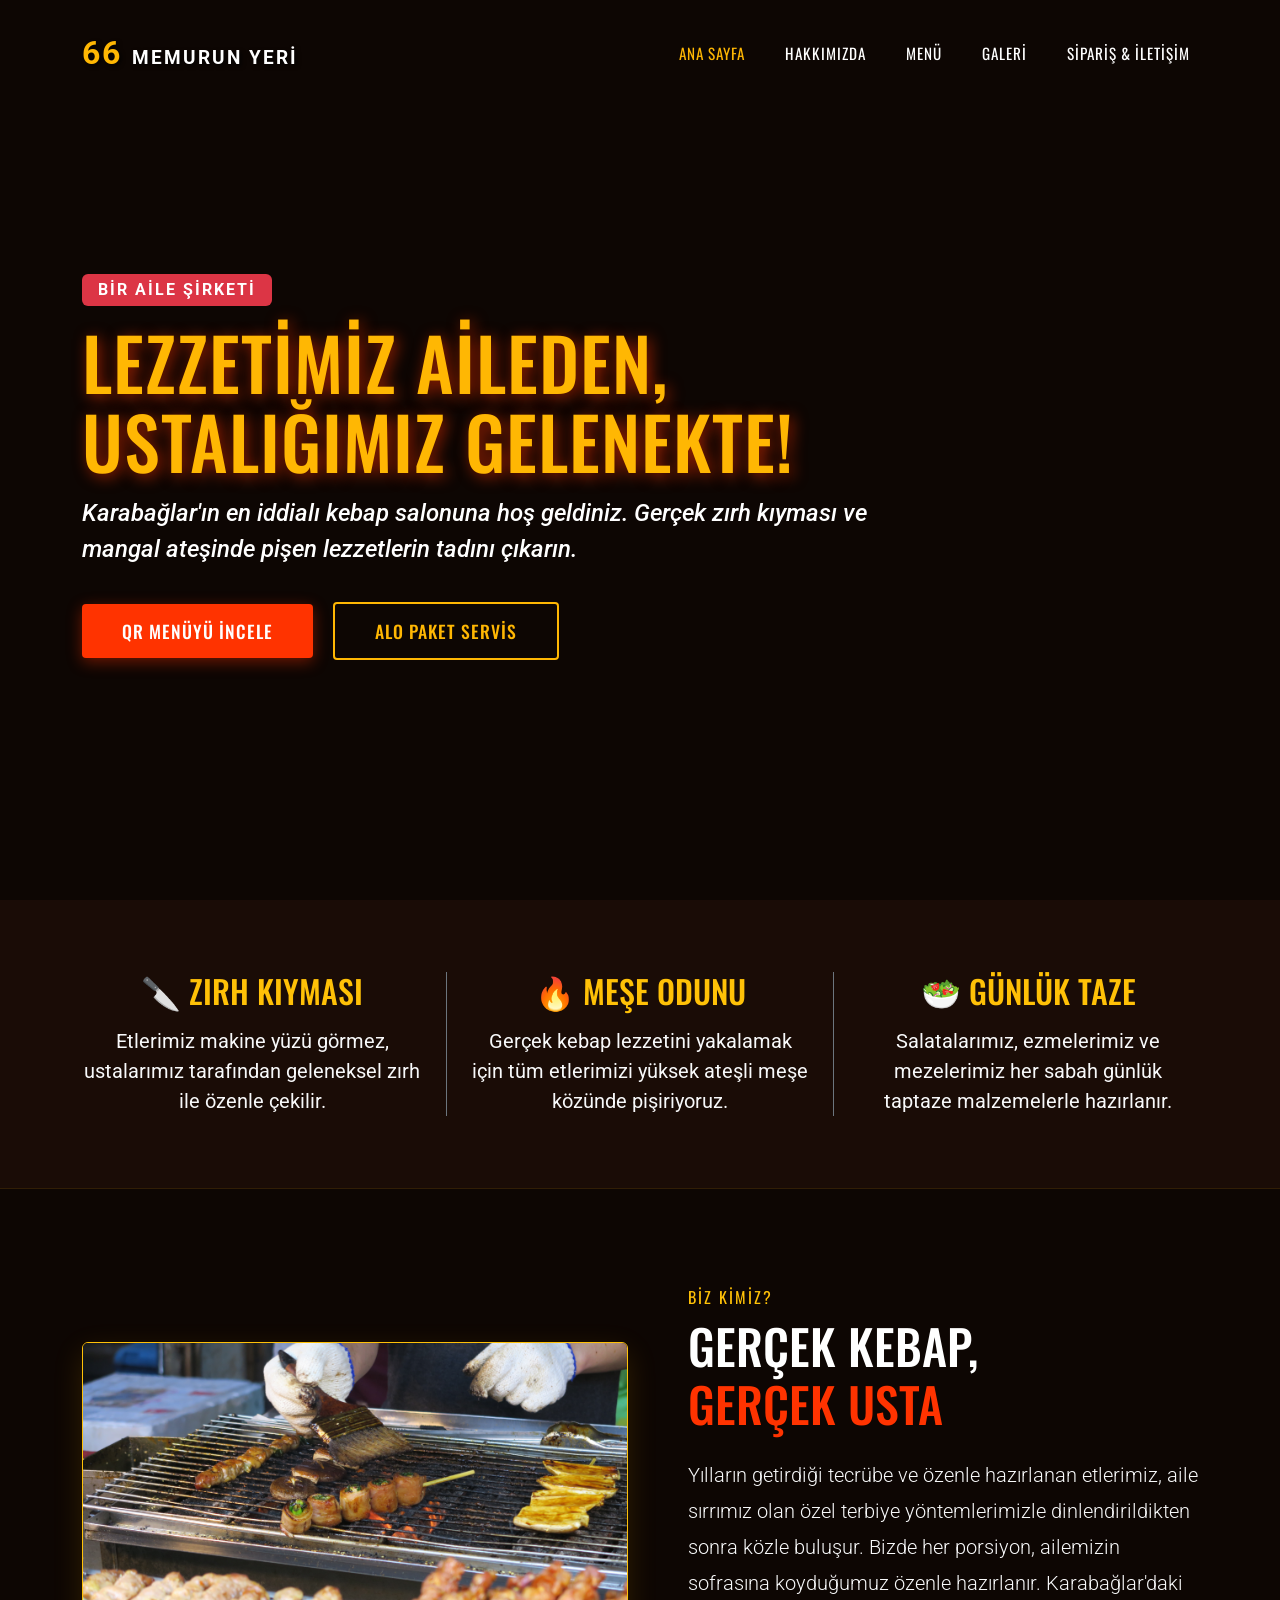
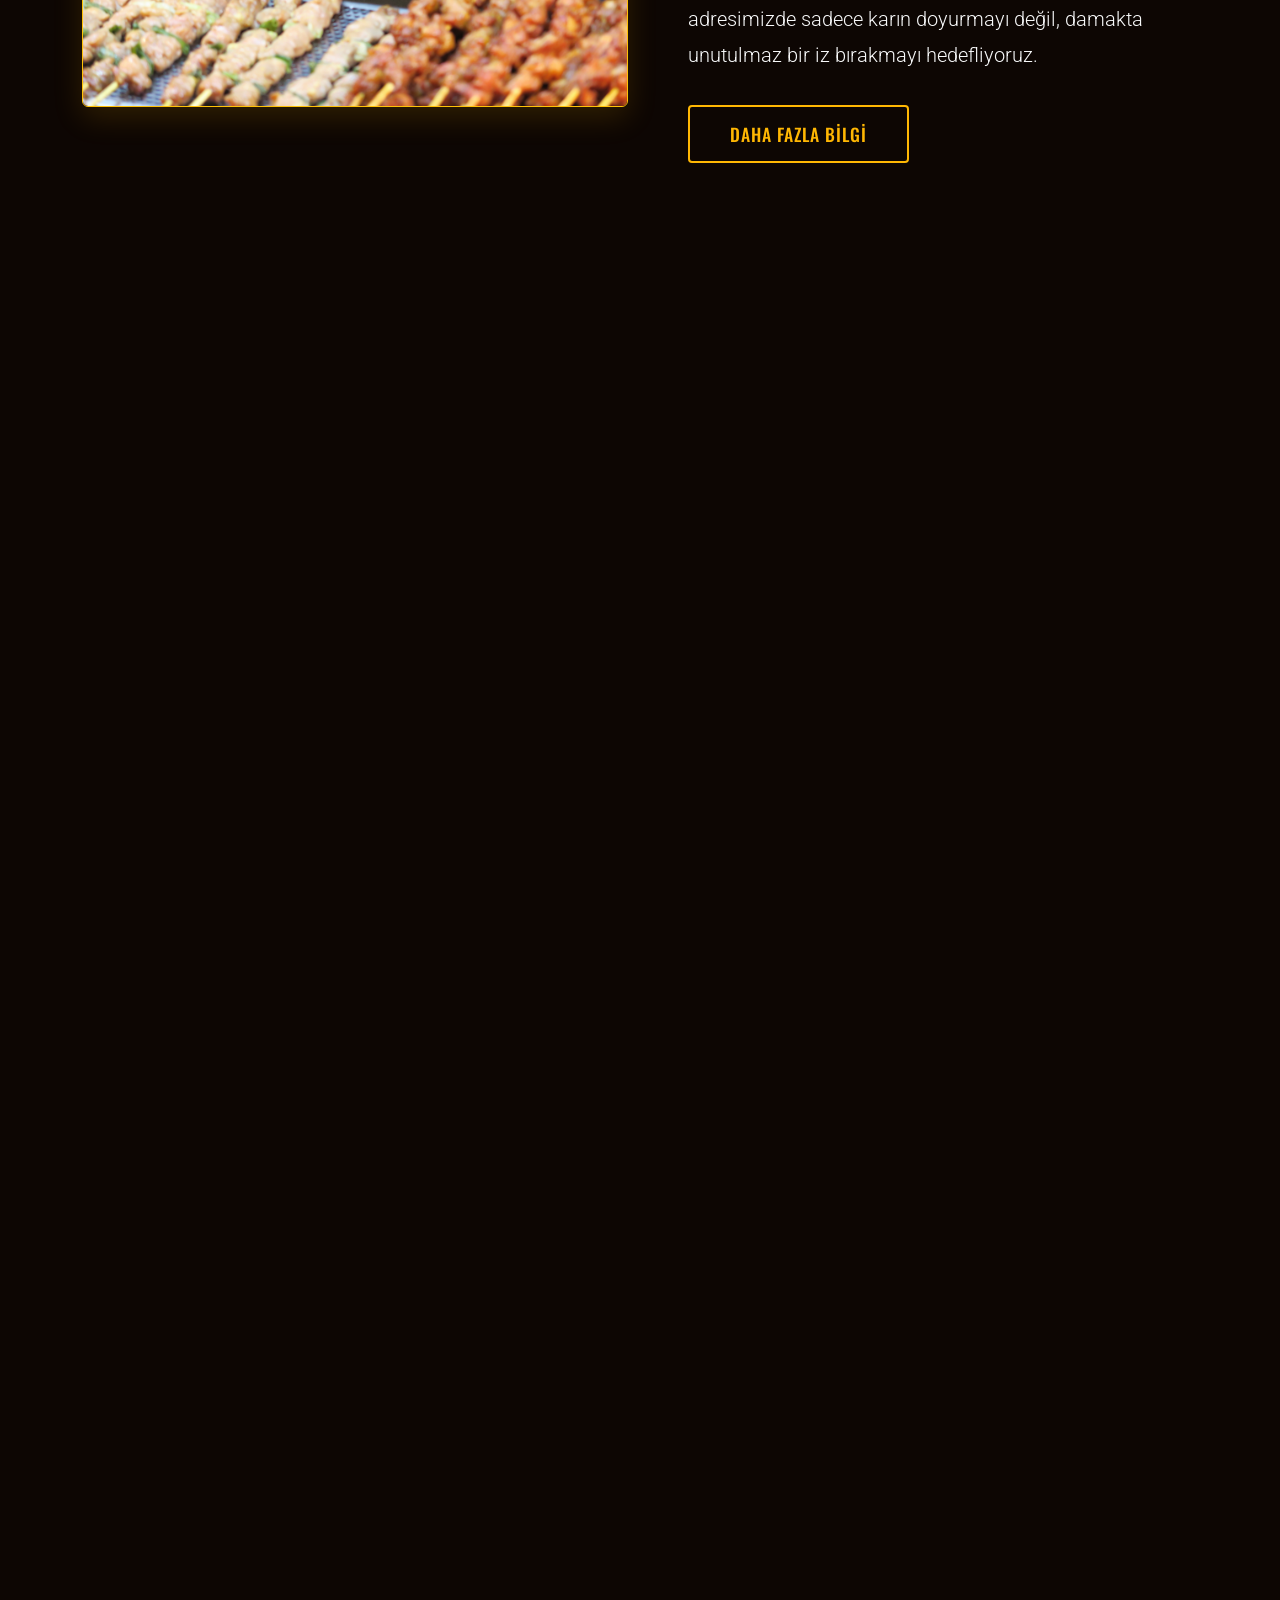
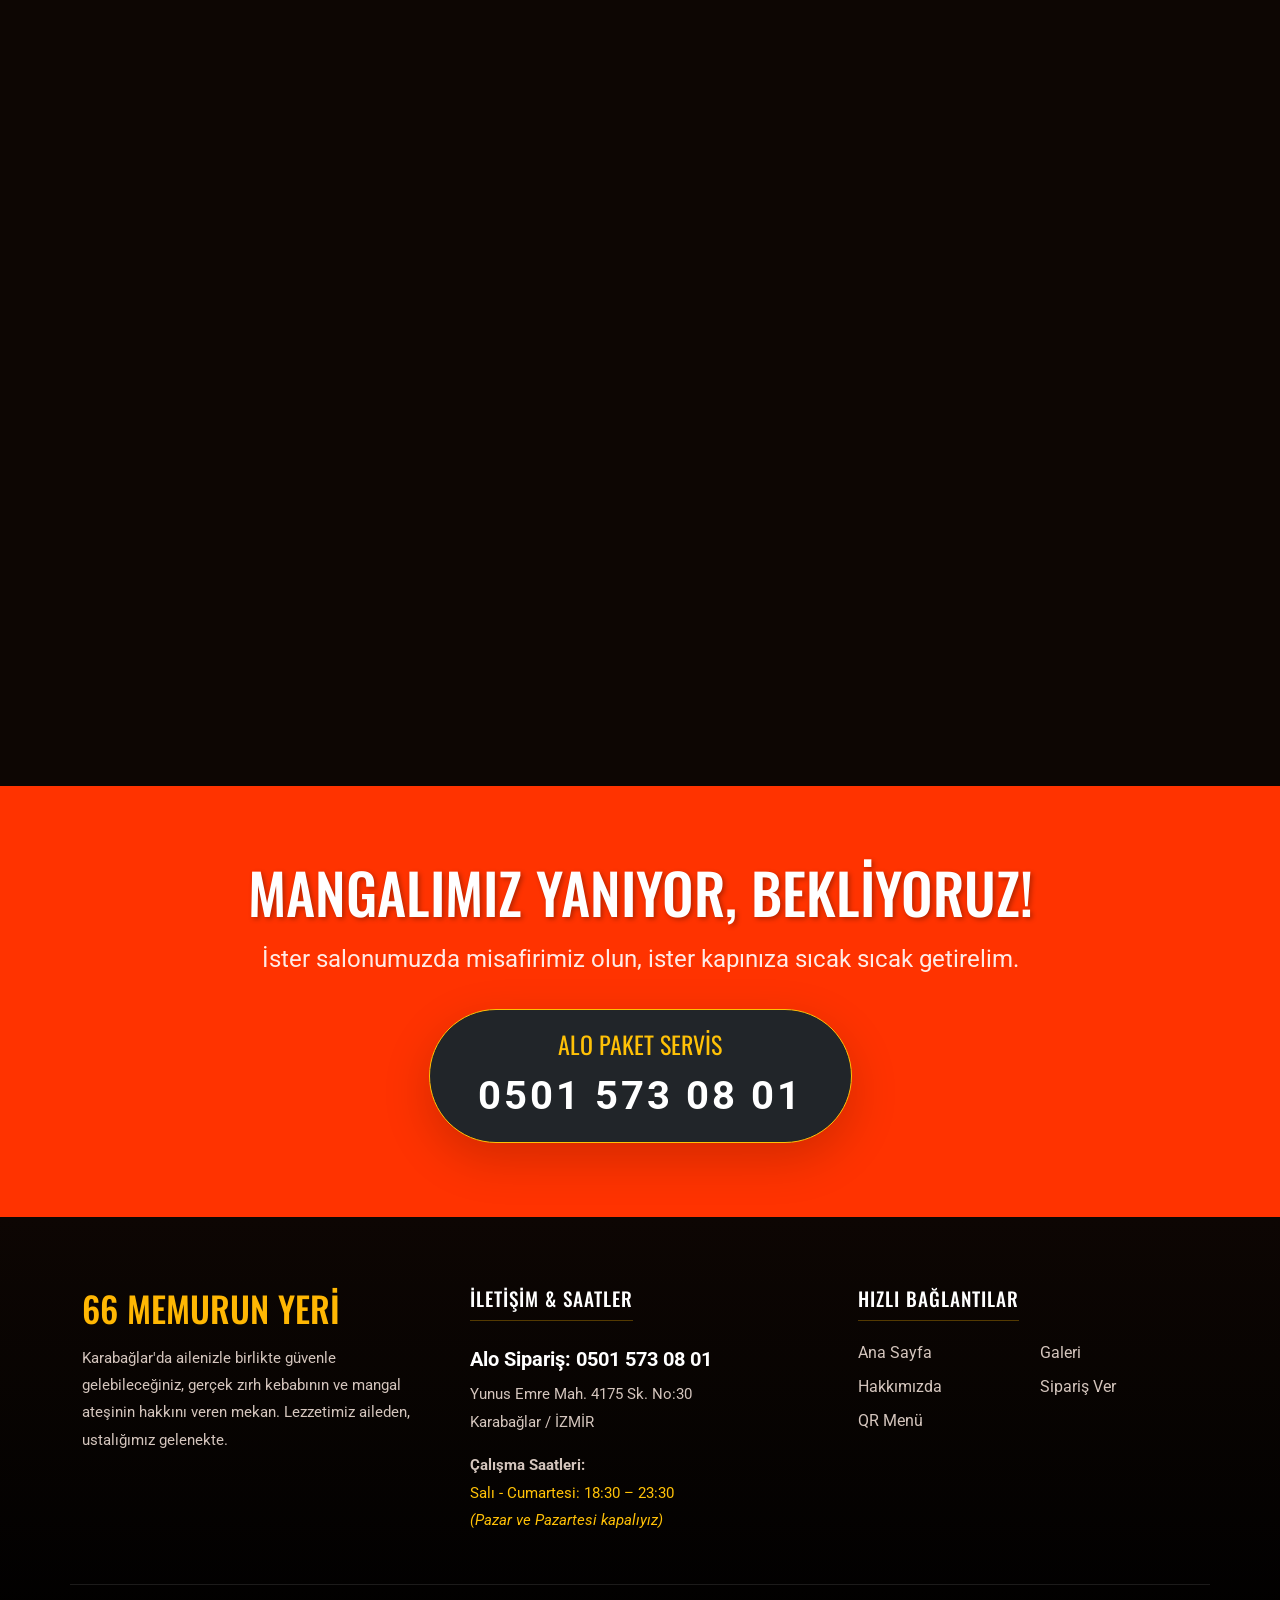
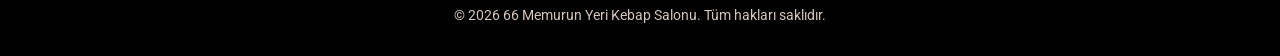
==== index.html @ 0d8330ac "first commit" ====
<!DOCTYPE html>
<html lang="tr">
<head>
    <meta charset="UTF-8">
    <meta name="viewport" content="width=device-width, initial-scale=1.0">
    <title>66 Memurun Yeri | Kebap Salonu</title>
    <link href="https://cdn.jsdelivr.net/npm/bootstrap@5.3.0/dist/css/bootstrap.min.css" rel="stylesheet">
    <link rel="stylesheet" href="style.css">
    <link rel="icon" type="image/png" href="img/icons8-cleaver-64.jpg">
</head>
<body>

    <nav class="navbar navbar-expand-lg fixed-top" id="mainNav">
        <div class="container">
            <a class="navbar-brand" href="index.html">66 <span>MEMURUN YERİ</span></a>
            <button class="navbar-toggler border-0" type="button" data-bs-toggle="collapse" data-bs-target="#navbarNav">
                <span class="navbar-toggler-icon" style="filter: invert(1) sepia(1) saturate(5) hue-rotate(350deg);"></span>
            </button>
            <div class="collapse navbar-collapse" id="navbarNav">
                <ul class="navbar-nav ms-auto">
                    <li class="nav-item"><a class="nav-link active" href="index.html">Ana Sayfa</a></li>
                    <li class="nav-item"><a class="nav-link" href="hakkimizda.html">Hakkımızda</a></li>
                    <li class="nav-item"><a class="nav-link" href="menu.html">Menü</a></li>
                    <li class="nav-item"><a class="nav-link" href="galeri.html">Galeri</a></li>
                    <li class="nav-item"><a class="nav-link" href="iletisim.html">Sipariş & İletişim</a></li>
                </ul>
            </div>
        </div>
    </nav>

    <header class="hero-modern">
        <div class="container">
            <div class="hero-content">
                <p class="text-white bg-danger d-inline-block px-3 py-1 fw-bold rounded mb-3 reveal" style="letter-spacing: 2px;">BİR AİLE ŞİRKETİ</p>
                <h1 class="hero-title reveal">LEZZETİMİZ AİLEDEN,<br>USTALIĞIMIZ GELENEKTE!</h1>
                <p class="hero-subtitle reveal">Karabağlar'ın en iddialı kebap salonuna hoş geldiniz. Gerçek zırh kıyması ve mangal ateşinde pişen lezzetlerin tadını çıkarın.</p>
                <div class="reveal mt-4">
                    <a href="menu.html" class="btn btn-premium me-3 mb-3">QR Menüyü İncele</a>
                    <a href="tel:05015730801" class="btn btn-premium btn-outline mb-3">Alo Paket Servis</a>
                </div>
            </div>
        </div>
    </header>

    <section class="py-5 reveal" style="background-color: var(--surface-bg); border-bottom: 1px solid rgba(255,183,3,0.1);">
        <div class="container py-4 text-center">
            <div class="row g-5">
                <div class="col-md-4">
                    <h3 class="text-warning brand-font fs-2 mb-3">🔪 ZIRH KIYMASI</h3>
                    <p class="text-light fs-5 font-weight-light mb-0">Etlerimiz makine yüzü görmez, ustalarımız tarafından geleneksel zırh ile özenle çekilir.</p>
                </div>
                <div class="col-md-4 border-start border-end border-secondary">
                    <h3 class="text-warning brand-font fs-2 mb-3">🔥 MEŞE ODUNU</h3>
                    <p class="text-light fs-5 font-weight-light mb-0">Gerçek kebap lezzetini yakalamak için tüm etlerimizi yüksek ateşli meşe közünde pişiriyoruz.</p>
                </div>
                <div class="col-md-4">
                    <h3 class="text-warning brand-font fs-2 mb-3">🥗 GÜNLÜK TAZE</h3>
                    <p class="text-light fs-5 font-weight-light mb-0">Salatalarımız, ezmelerimiz ve mezelerimiz her sabah günlük taptaze malzemelerle hazırlanır.</p>
                </div>
            </div>
        </div>
    </section>

    <section class="py-5 reveal" style="background-color: var(--dark-bg);">
        <div class="container py-5">
            <div class="row align-items-center">
                <div class="col-lg-6 mb-5 mb-lg-0">
                    <img src="img/66memurunyeri.jpg" alt="Kebap Hazırlık" class="img-fluid rounded border border-warning" style="box-shadow: 0 10px 30px rgba(255,183,3,0.15);">
                </div>
                <div class="col-lg-6 ps-lg-5">
                    <p class="text-warning brand-font mb-2" style="letter-spacing: 2px;">BİZ KİMİZ?</p>
                    <h2 class="brand-font text-white mb-4" style="font-size: 3rem;">GERÇEK KEBAP,<br><span style="color: var(--primary-color);">GERÇEK USTA</span></h2>
                    <p class="text-light fs-5 mb-4" style="font-weight: 300; line-height: 1.8;">Yılların getirdiği tecrübe ve özenle hazırlanan etlerimiz, aile sırrımız olan özel terbiye yöntemlerimizle dinlendirildikten sonra közle buluşur. Bizde her porsiyon, ailemizin sofrasına koyduğumuz özenle hazırlanır. Karabağlar'daki adresimizde sadece karın doyurmayı değil, damakta unutulmaz bir iz bırakmayı hedefliyoruz.</p>
                    <a href="hakkimizda.html" class="btn btn-premium btn-outline mt-2">Daha Fazla Bilgi</a>
                </div>
            </div>
        </div>
    </section>

    <section class="quote-section reveal text-center">
        <div class="container">
            <div class="quote-icon">❝</div>
            <h2 class="brand-font text-white mb-4" style="font-size: 2.5rem; line-height: 1.4; max-width: 800px; margin: 0 auto;">"BİZDE KEBAP YENİR, ATEŞİN VE KÖZÜN HAKKI VERİLİR. BURAYA GELEN MÜŞTERİ DEĞİL, SOFRAMIZIN MİSAFİRİDİR."</h2>
            <p class="text-warning brand-font fs-4 mt-4 mb-0">- 66 Memurun Yeri Ailesi -</p>
        </div>
    </section>

    <section class="py-5 reveal" style="background-color: var(--surface-bg);">
        <div class="container py-5 text-center">
            <p class="text-warning brand-font mb-2" style="letter-spacing: 2px;">Vazgeçilmezlerimiz</p>
            <h2 class="brand-font text-white mb-5" style="font-size: 3.5rem;">ÖNE ÇIKAN LEZZETLER</h2>
            
            <div class="row g-4 justify-content-center">
                <div class="col-lg-4 col-md-6">
                    <div class="specialty-card">
                        <img src="https://images.unsplash.com/photo-1555939594-58d7cb561ad1?ixlib=rb-4.0.3&auto=format&fit=crop&w=600&q=80" alt="Testi Kebabı" class="specialty-img">
                        <div class="specialty-body">
                            <h3 class="brand-font text-white fs-2 mb-3">Testi Kebabı <small class="text-muted fs-5">(500gr)</small></h3>
                            <p class="text-muted mb-4">Özel testisinde alevli şov eşliğinde masanızda kırılır. Görsel ve lezzet şöleni.</p>
                            <p class="text-warning fw-bold fs-2 mt-auto mb-0">1000 ₺</p>
                        </div>
                    </div>
                </div>
                <div class="col-lg-4 col-md-6">
                    <div class="specialty-card" style="border-color: var(--primary-color); transform: scale(1.05); z-index: 2;">
                        <img src="https://images.unsplash.com/photo-1603360946369-dc9bb6258143?ixlib=rb-4.0.3&auto=format&fit=crop&w=600&q=80" alt="66 Memur Kebabı" class="specialty-img">
                        <div class="specialty-body">
                            <h3 class="brand-font text-white fs-2 mb-3">66 Memur Kebabı</h3>
                            <p class="text-muted mb-4">Ustamızın özel tarifiyle hazırlanan, dükkanımıza adını veren imza tabağımız.</p>
                            <p class="text-primary fw-bold fs-2 mt-auto mb-0" style="color: var(--primary-color) !important;">1200 ₺</p>
                        </div>
                    </div>
                </div>
                <div class="col-lg-4 col-md-6">
                    <div class="specialty-card">
                        <img src="https://images.unsplash.com/photo-1529193591184-b1d58069ecdd?ixlib=rb-4.0.3&auto=format&fit=crop&w=600&q=80" alt="Adana Kebap" class="specialty-img">
                        <div class="specialty-body">
                            <h3 class="brand-font text-white fs-2 mb-3">Adana Kebap <small class="text-muted fs-5">(300gr)</small></h3>
                            <p class="text-muted mb-4">Zırh kıymasından, tam kıvamında acısıyla porsiyonu bol gerçek Adana lezzeti.</p>
                            <p class="text-warning fw-bold fs-2 mt-auto mb-0">350 ₺</p>
                        </div>
                    </div>
                </div>
            </div>
            
            <div class="mt-5 pt-4">
                <a href="menu.html" class="btn btn-premium fs-5 px-5 py-3">Tüm Menüyü ve Fiyatları Gör</a>
            </div>
        </div>
    </section>

    <section class="py-5 reveal" style="background-color: var(--dark-bg);">
        <div class="container py-5 text-center">
            <h2 class="brand-font text-white mb-5" style="font-size: 3rem;">MİSAFİRLERİMİZ NELER SÖYLEDİ?</h2>
            <div class="row g-4">
                <div class="col-md-4">
                    <div class="review-card">
                        <div class="review-stars">★★★★★</div>
                        <p class="review-text">"İzmir'de yediğim en iyi Adana kebap buradaydı diyebilirim. Zırh kıyması olduğu belli, eti çok lezzetli ve sulu. Porsiyonlar gayet doyurucu, mezeler taptaze."</p>
                        <h4 class="review-author">- Ahmet Yılmaz</h4>
                    </div>
                </div>
                <div class="col-md-4">
                    <div class="review-card">
                        <div class="review-stars">★★★★★</div>
                        <p class="review-text">"Ailece geldik ve Testi Kebabı söyledik. Sunumu zaten harikaydı ama lezzeti gerçekten efsaneydi. Çalışanlar çok güler yüzlü ve ilgili. Kesinlikle tavsiye ederim."</p>
                        <h4 class="review-author">- Elif Kara</h4>
                    </div>
                </div>
                <div class="col-md-4">
                    <div class="review-card">
                        <div class="review-stars">★★★★★</div>
                        <p class="review-text">"Akşam sipariş verdik, kapıya kadar sıcacık geldi. Yanındaki yeşillikler, ezmeler hiç eksik edilmemiş. Karabağlar'da tek geçerim artık, ellerinize sağlık usta."</p>
                        <h4 class="review-author">- Mustafa Demir</h4>
                    </div>
                </div>
            </div>
        </div>
    </section>

    <section class="py-5 reveal" style="background-color: var(--primary-color);">
        <div class="container text-center py-4">
            <h2 class="brand-font text-white mb-3" style="font-size: 3.5rem; text-shadow: 2px 2px 5px rgba(0,0,0,0.3);">MANGALIMIZ YANIYOR, BEKLİYORUZ!</h2>
            <p class="text-white fs-4 mb-4" style="opacity: 0.9;">İster salonumuzda misafirimiz olun, ister kapınıza sıcak sıcak getirelim.</p>
            <div class="d-inline-block bg-dark px-5 py-3 rounded-pill shadow-lg border border-warning mt-2">
                <p class="text-warning brand-font fs-4 mb-1">ALO PAKET SERVİS</p>
                <a href="tel:05015730801" class="text-white fw-bold d-block" style="font-size: 2.5rem; letter-spacing: 3px; transition: color 0.3s;">0501 573 08 01</a>
            </div>
        </div>
    </section>

    <footer class="footer-pro reveal">
        <div class="container">
            <div class="row g-5">
                <div class="col-lg-4 col-md-6">
                    <h2 class="footer-logo">66 MEMURUN YERİ</h2>
                    <p class="footer-text">Karabağlar'da ailenizle birlikte güvenle gelebileceğiniz, gerçek zırh kebabının ve mangal ateşinin hakkını veren mekan. Lezzetimiz aileden, ustalığımız gelenekte.</p>
                </div>
                <div class="col-lg-4 col-md-6">
                    <h4 class="footer-title">İLETİŞİM & SAATLER</h4>
                    <p class="footer-text text-white fw-bold fs-5 mb-1">Alo Sipariş: 0501 573 08 01</p>
                    <p class="footer-text mb-3">Yunus Emre Mah. 4175 Sk. No:30<br>Karabağlar / İZMİR</p>
                    <p class="footer-text mb-0"><strong>Çalışma Saatleri:</strong></p>
                    <p class="footer-text text-warning">Salı - Cumartesi: 18:30 – 23:30<br><em>(Pazar ve Pazartesi kapalıyız)</em></p>
                </div>
                <div class="col-lg-4 col-md-12">
                    <h4 class="footer-title">HIZLI BAĞLANTILAR</h4>
                    <div class="row">
                        <div class="col-6">
                            <a href="index.html" class="footer-link">Ana Sayfa</a>
                            <a href="hakkimizda.html" class="footer-link">Hakkımızda</a>
                            <a href="menu.html" class="footer-link">QR Menü</a>
                        </div>
                        <div class="col-6">
                            <a href="galeri.html" class="footer-link">Galeri</a>
                            <a href="iletisim.html" class="footer-link">Sipariş Ver</a>
                        </div>
                    </div>
                </div>
            </div>
            <div class="row footer-bottom text-center">
                <div class="col-12">
                    <p class="mb-0">&copy; 2026 66 Memurun Yeri Kebap Salonu. Tüm hakları saklıdır.</p>
                </div>
            </div>
        </div>
    </footer>

    <script src="https://cdn.jsdelivr.net/npm/bootstrap@5.3.0/dist/js/bootstrap.bundle.min.js"></script>
    <script src="app.js"></script>
</body>
</html>
---- style.css ----
@import url("https://fonts.googleapis.com/css2?family=Roboto:wght@300;400;500;700&family=Oswald:wght@400;500;700&display=swap");

:root {
  --primary-color: #ff3300;
  --secondary-color: #ffb703;
  --dark-bg: #0d0603;
  --surface-bg: #1a0c06;
  --light-text: #ffffff;
  --muted-text: #d4c5bd;
}

body {
  font-family: "Roboto", sans-serif;
  background-color: var(--dark-bg);
  color: var(--light-text);
  -webkit-font-smoothing: antialiased;
  overflow-x: hidden;
}

h1,
h2,
h3,
h4,
.brand-font {
  font-family: "Oswald", sans-serif;
  text-transform: uppercase;
}

a {
  text-decoration: none;
}

.navbar {
  padding: 1.5rem 0;
  transition: all 0.5s ease;
  background-color: transparent;
}
.navbar.scrolled,
.navbar.solid-bg {
  padding: 0.8rem 0;
  background-color: rgba(13, 6, 3, 0.98) !important;
  backdrop-filter: blur(10px);
  border-bottom: 2px solid var(--primary-color);
}
.navbar-brand {
  letter-spacing: 2px;
  color: var(--secondary-color) !important;
  font-weight: 700;
  font-size: 2rem !important;
  text-shadow: 2px 2px 4px rgba(0, 0, 0, 0.8);
}
.navbar-brand span {
  color: var(--light-text);
  font-size: 1.2rem;
}

.nav-link {
  color: var(--light-text) !important;
  text-transform: uppercase;
  font-size: 0.95rem;
  font-family: "Oswald", sans-serif;
  letter-spacing: 1px;
  margin-left: 1.5rem;
  transition: color 0.3s ease;
}
.nav-link:hover,
.nav-link.active {
  color: var(--secondary-color) !important;
}

.btn-premium {
  background-color: var(--primary-color);
  border: none;
  color: white;
  padding: 14px 40px;
  text-transform: uppercase;
  letter-spacing: 1px;
  font-size: 1.1rem;
  font-family: "Oswald", sans-serif;
  font-weight: 500;
  transition: all 0.3s ease;
  display: inline-block;
  border-radius: 4px;
  box-shadow: 0 4px 15px rgba(255, 51, 0, 0.4);
}
.btn-premium:hover {
  background-color: var(--secondary-color);
  color: var(--dark-bg);
  transform: translateY(-2px);
  box-shadow: 0 6px 20px rgba(255, 183, 3, 0.5);
}
.btn-outline {
  background-color: transparent;
  border: 2px solid var(--secondary-color);
  color: var(--secondary-color);
  box-shadow: none;
}
.btn-outline:hover {
  background-color: var(--secondary-color);
  color: var(--dark-bg);
}

.page-header {
  padding: 160px 0 60px;
  background-color: var(--dark-bg);
  text-align: center;
  border-bottom: 2px solid var(--primary-color);
  background:
    linear-gradient(rgba(13, 6, 3, 0.85), rgba(13, 6, 3, 1)),
    url("https://images.unsplash.com/photo-1529193591184-b1d58069ecdd?ixlib=rb-4.0.3&auto=format&fit=crop&w=1920&q=80")
      center/cover;
}
.page-title {
  font-size: 4rem;
  color: var(--secondary-color);
  letter-spacing: 2px;
  text-shadow: 2px 2px 10px rgba(0, 0, 0, 0.8);
}

.reveal {
  opacity: 0;
  transform: translateY(30px);
  transition: all 0.6s ease;
}
.reveal.active {
  opacity: 1;
  transform: translateY(0);
}
.delay-1 {
  transition-delay: 0.1s;
}
.delay-2 {
  transition-delay: 0.2s;
}

.hero-modern {
  height: 100vh;
  display: flex;
  align-items: center;
  position: relative;
  background:
    linear-gradient(90deg, rgba(13, 6, 3, 0.95) 0%, rgba(13, 6, 3, 0.4) 100%),
    url("https://images.unsplash.com/photo-1555939594-58d7cb561ad1?ixlib=rb-4.0.3&auto=format&fit=crop&w=1920&q=80")
      center/cover no-repeat;
  background-attachment: fixed;
}
.hero-content {
  max-width: 800px;
  padding-top: 50px;
}
.hero-modern .hero-title {
  font-size: 4.5rem;
  line-height: 1.1;
  letter-spacing: 1px;
  margin-bottom: 15px;
  color: var(--secondary-color);
  text-shadow: 3px 3px 15px rgba(255, 51, 0, 0.6);
}
.hero-modern .hero-subtitle {
  font-size: 1.5rem;
  font-weight: 500;
  color: #fff;
  margin-bottom: 35px;
  line-height: 1.5;
  font-style: italic;
}

.custom-card {
  background-color: rgba(26, 12, 6, 0.7);
  border: 1px solid rgba(255, 183, 3, 0.2);
  border-radius: 8px;
  transition: all 0.3s ease;
  padding: 30px 20px;
}
.custom-card:hover {
  border-color: var(--primary-color);
  transform: translateY(-5px);
  box-shadow: 0 10px 20px rgba(255, 51, 0, 0.2);
}

.specialty-card {
  background: var(--surface-bg);
  border: 1px solid rgba(255, 183, 3, 0.15);
  border-radius: 12px;
  overflow: hidden;
  transition:
    transform 0.4s ease,
    box-shadow 0.4s ease;
  height: 100%;
  display: flex;
  flex-direction: column;
}
.specialty-card:hover {
  transform: translateY(-10px);
  box-shadow: 0 15px 30px rgba(255, 51, 0, 0.25);
  border-color: var(--primary-color);
}
.specialty-img {
  width: 100%;
  height: 250px;
  object-fit: cover;
  border-bottom: 3px solid var(--primary-color);
}
.specialty-body {
  padding: 30px 20px;
  text-align: center;
  flex-grow: 1;
  display: flex;
  flex-direction: column;
}

.quote-section {
  background:
    linear-gradient(rgba(13, 6, 3, 0.9), rgba(13, 6, 3, 0.95)),
    url("https://images.unsplash.com/photo-1544025162-d76694265947?ixlib=rb-4.0.3&auto=format&fit=crop&w=1920&q=80")
      center/cover fixed;
  padding: 100px 0;
  border-top: 1px solid rgba(255, 183, 3, 0.2);
  border-bottom: 1px solid rgba(255, 183, 3, 0.2);
}
.quote-icon {
  font-size: 4rem;
  color: var(--primary-color);
  margin-bottom: 20px;
  opacity: 0.5;
}

.review-card {
  background: rgba(255, 255, 255, 0.02);
  padding: 40px 30px;
  border-radius: 12px;
  border-left: 4px solid var(--primary-color);
  text-align: left;
  height: 100%;
  transition: background 0.3s;
}
.review-card:hover {
  background: rgba(255, 255, 255, 0.05);
}
.review-stars {
  color: var(--secondary-color);
  margin-bottom: 15px;
  font-size: 1.2rem;
  letter-spacing: 2px;
}
.review-text {
  font-size: 1.05rem;
  color: var(--muted-text);
  line-height: 1.8;
  font-style: italic;
  margin-bottom: 20px;
}
.review-author {
  font-family: "Oswald", sans-serif;
  color: var(--light-text);
  font-size: 1.1rem;
  letter-spacing: 1px;
}

.menu-tabs {
  display: flex;
  flex-wrap: nowrap;
  overflow-x: auto;
  -webkit-overflow-scrolling: touch;
  gap: 12px;
  padding-bottom: 15px;
  margin-bottom: 30px;
  justify-content: flex-start;
  scrollbar-width: none;
}
.menu-tabs::-webkit-scrollbar {
  display: none;
}

@media (min-width: 768px) {
  .menu-tabs {
    justify-content: center;
  }
}

.tab-btn {
  flex: 0 0 auto;
  background: var(--dark-bg);
  border: 1px solid rgba(255, 183, 3, 0.4);
  color: var(--muted-text);
  font-size: 1.1rem;
  font-family: "Oswald", sans-serif;
  letter-spacing: 1px;
  padding: 10px 24px;
  cursor: pointer;
  transition: all 0.3s ease;
  border-radius: 50px;
}
.tab-btn.active,
.tab-btn:hover {
  background: var(--primary-color);
  color: white;
  border-color: var(--primary-color);
  box-shadow: 0 4px 15px rgba(255, 51, 0, 0.4);
}

.tab-pane {
  display: none;
  animation: fadeIn 0.4s ease;
}
.tab-pane.active {
  display: block;
}
@keyframes fadeIn {
  from {
    opacity: 0;
  }
  to {
    opacity: 1;
  }
}

.menu-item-pro {
  background: rgba(255, 255, 255, 0.03);
  border: 1px solid rgba(255, 255, 255, 0.05);
  border-radius: 12px;
  padding: 16px;
  margin-bottom: 15px;
  border-left: 4px solid transparent;
  transition: all 0.2s ease;
}
.menu-item-pro:active,
.menu-item-pro:hover {
  background: rgba(255, 255, 255, 0.08);
  border-left-color: var(--primary-color);
}
.item-header-pro {
  display: flex;
  justify-content: space-between;
  align-items: center;
  margin-bottom: 8px;
}
.item-title-pro {
  font-family: "Oswald", sans-serif;
  font-size: 1.3rem;
  color: var(--light-text);
  margin: 0;
  letter-spacing: 0.5px;
}
.item-title-pro small {
  font-family: "Roboto", sans-serif;
  color: var(--muted-text);
  font-size: 0.85rem;
  font-weight: 300;
}
.price-badge {
  background: var(--primary-color);
  color: white;
  font-family: "Roboto", sans-serif;
  font-weight: 700;
  font-size: 1.1rem;
  padding: 6px 14px;
  border-radius: 8px;
  box-shadow: 0 2px 8px rgba(255, 51, 0, 0.3);
}
.item-desc-pro {
  color: var(--muted-text);
  font-weight: 300;
  font-size: 0.9rem;
  line-height: 1.5;
  margin-bottom: 0;
}

.gallery-section {
  padding: 50px 0;
}
.gallery-grid {
  display: grid;
  grid-template-columns: repeat(3, 1fr);
  gap: 15px;
}
.gallery-item {
  border-radius: 8px;
  height: 300px;
  overflow: hidden;
  border: 2px solid var(--primary-color);
}
.gallery-item img {
  width: 100%;
  height: 100%;
  object-fit: cover;
  transition: transform 0.4s ease;
}
.gallery-item:hover img {
  transform: scale(1.08);
}

.contact-wrapper {
  background-color: var(--surface-bg);
  padding: 40px;
  border-radius: 8px;
  border: 2px solid var(--secondary-color);
}
.alo-siparis {
  font-family: "Oswald", sans-serif;
  font-size: 3.5rem;
  color: var(--light-text);
  margin-bottom: 0;
  text-shadow: 2px 2px 10px rgba(255, 51, 0, 0.5);
}

.footer-pro {
  background: linear-gradient(to top, #000000 0%, var(--dark-bg) 100%);
  padding: 70px 0 30px;
  border-top: 2px solid var(--primary-color);
}
.footer-logo {
  font-size: 2.2rem;
  color: var(--secondary-color);
  font-family: "Oswald", sans-serif;
  margin-bottom: 15px;
}
.footer-title {
  color: var(--light-text);
  font-family: "Oswald", sans-serif;
  font-size: 1.2rem;
  margin-bottom: 20px;
  letter-spacing: 1px;
  border-bottom: 1px solid rgba(255, 183, 3, 0.3);
  padding-bottom: 10px;
  display: inline-block;
}
.footer-text {
  color: var(--muted-text);
  font-size: 0.95rem;
  line-height: 1.8;
  margin-bottom: 10px;
}
.footer-link {
  color: var(--muted-text);
  text-decoration: none;
  transition: color 0.3s;
  display: block;
  margin-bottom: 10px;
}
.footer-link:hover {
  color: var(--primary-color);
}
.footer-bottom {
  border-top: 1px solid rgba(255, 255, 255, 0.1);
  margin-top: 40px;
  padding-top: 20px;
  font-size: 0.85rem;
  color: var(--muted-text);
}

@media (max-width: 991px) {
  .hero-modern .hero-title {
    font-size: 3.5rem;
  }
  .gallery-grid {
    grid-template-columns: 1fr 1fr;
  }
}

@media (max-width: 576px) {
  .hero-modern .hero-title {
    font-size: 2.5rem;
  }
  .gallery-grid {
    grid-template-columns: 1fr;
  }
  .tab-btn {
    width: 100%;
  }
  .page-title {
    font-size: 3rem;
  }
  .quote-section h2 {
    font-size: 1.8rem !important;
  }
}
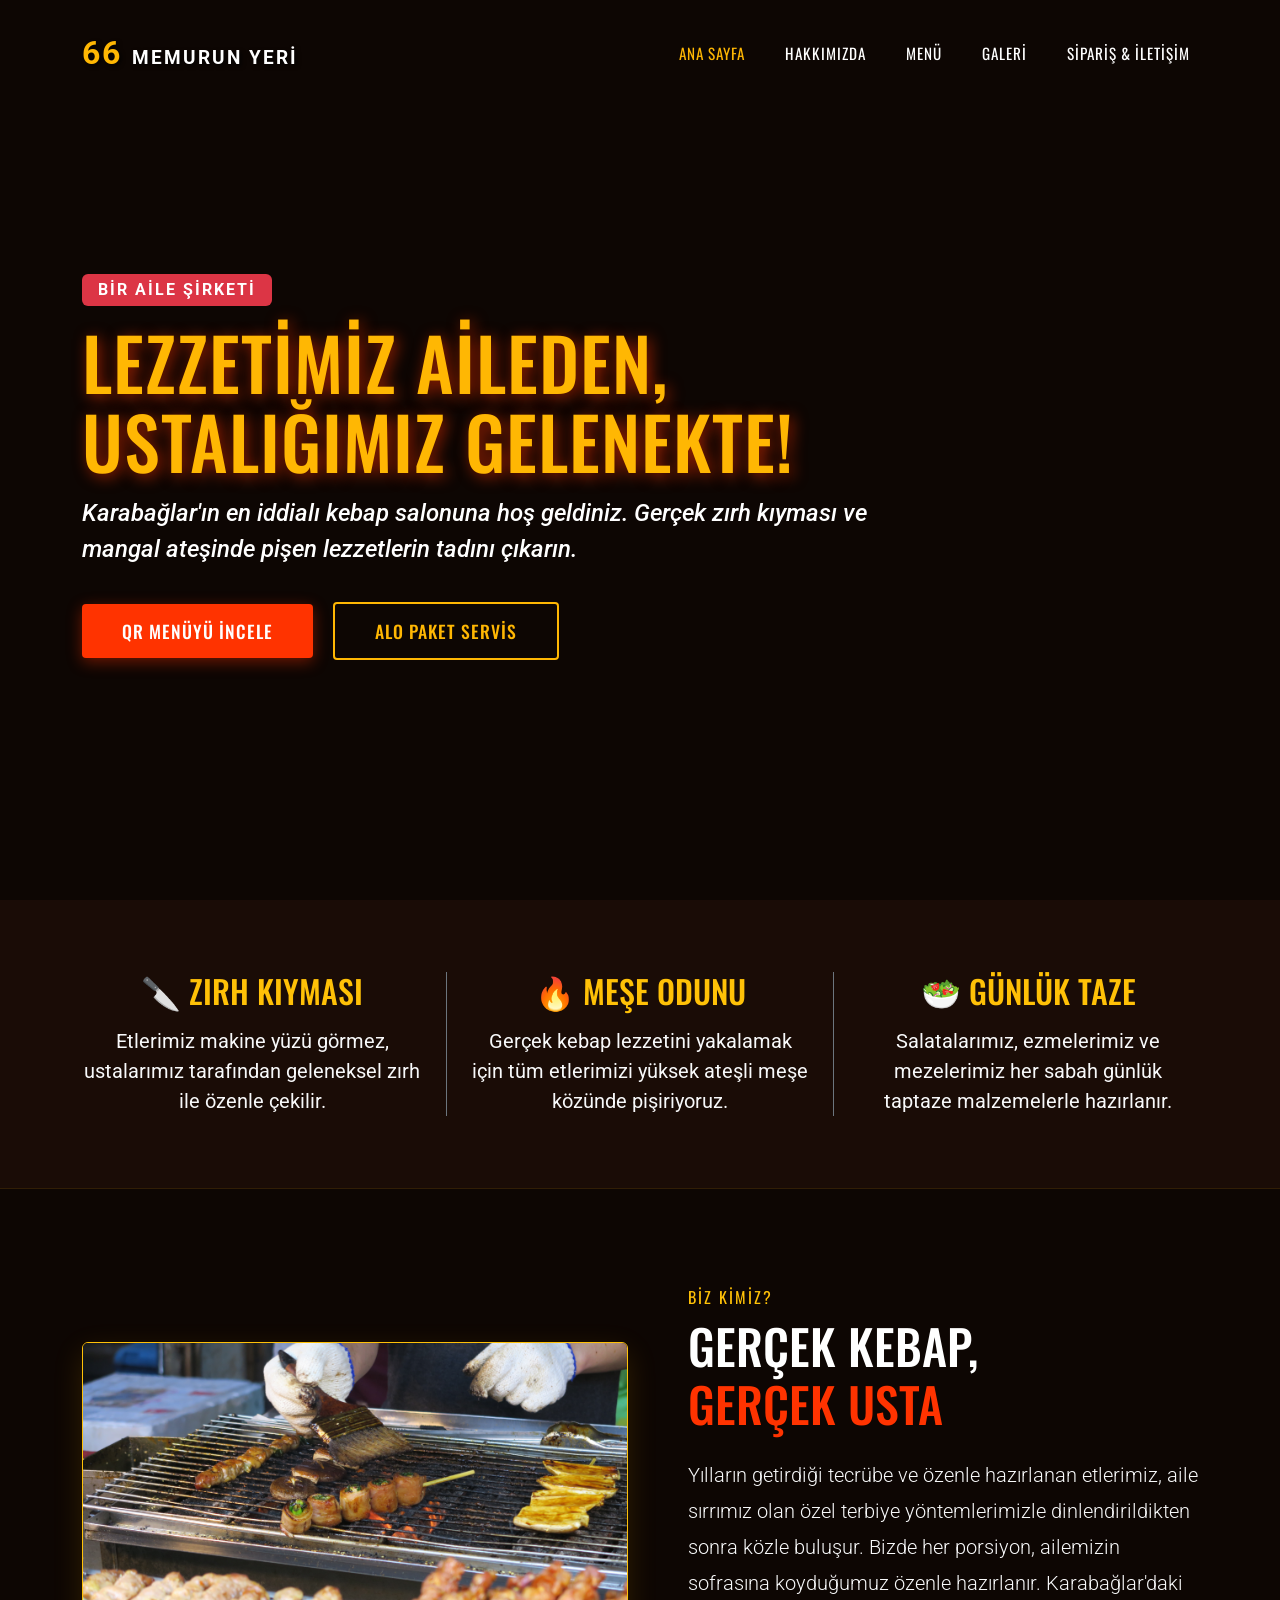
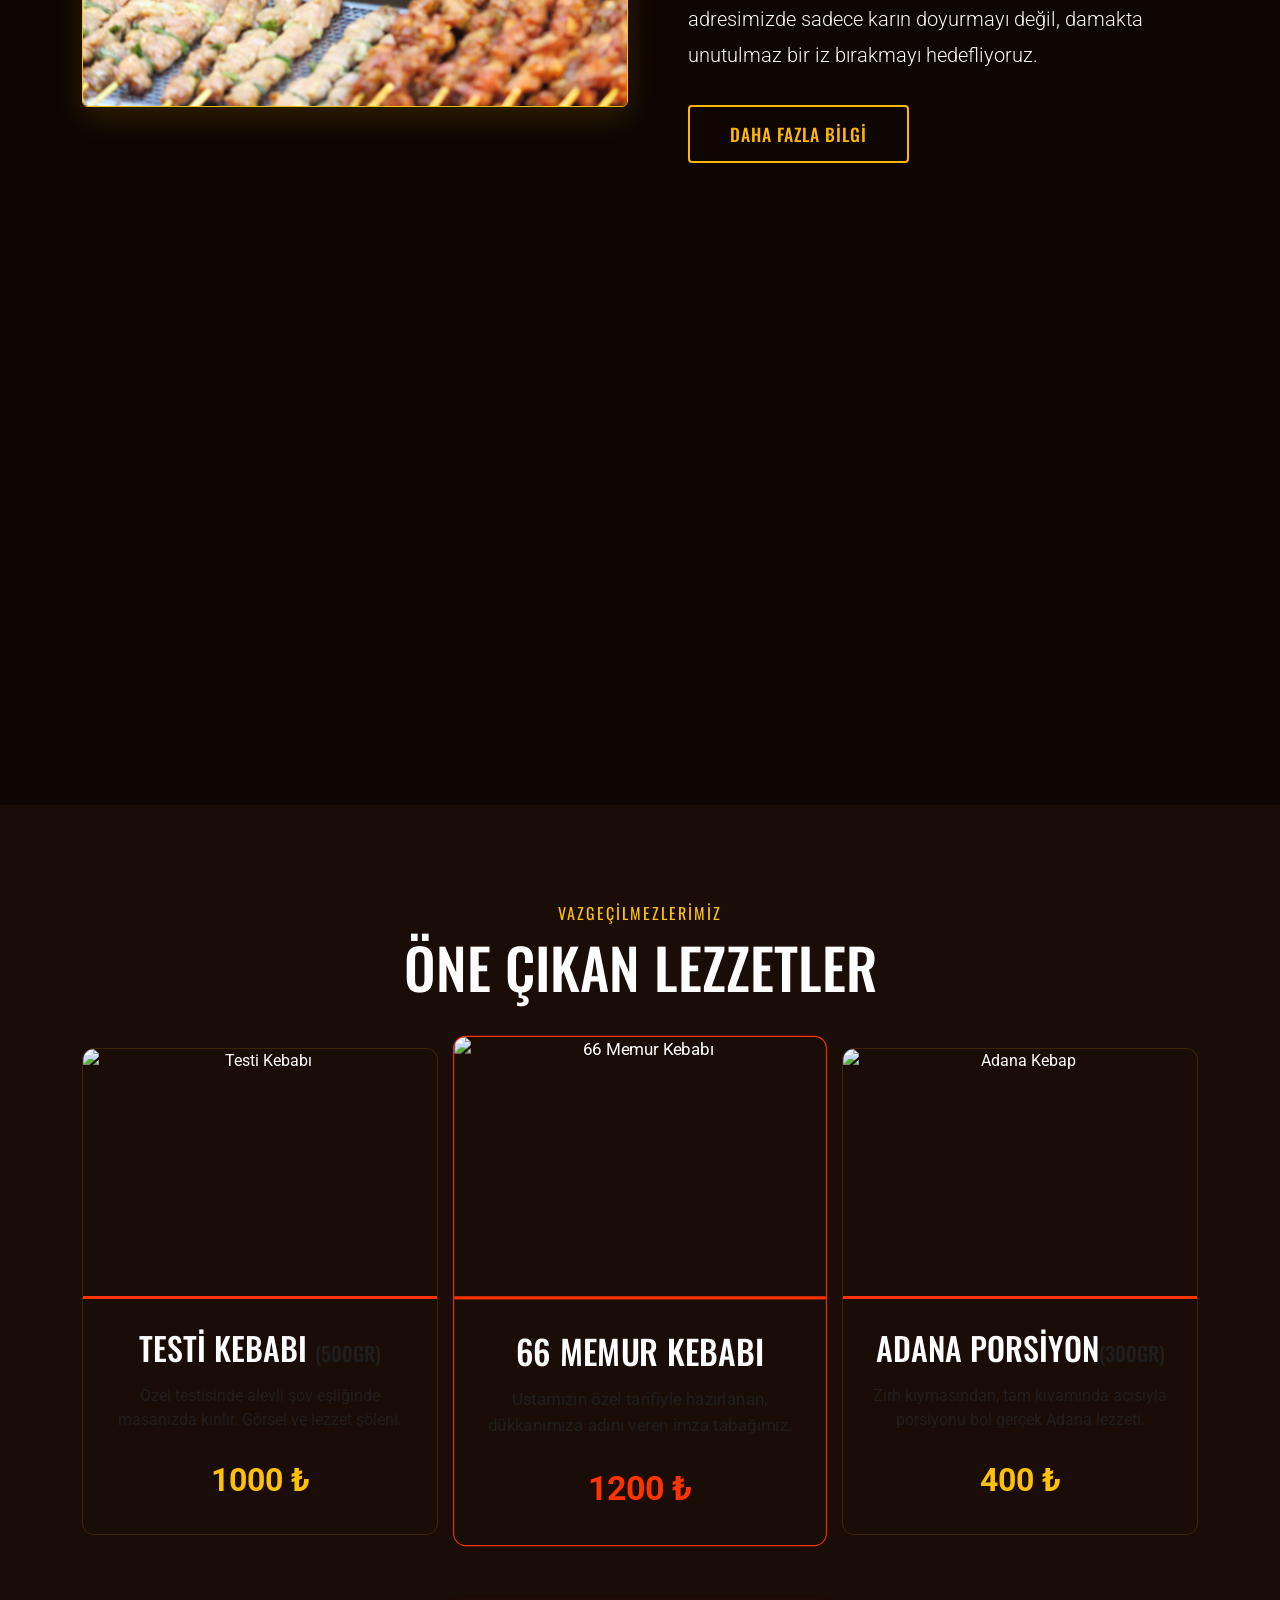
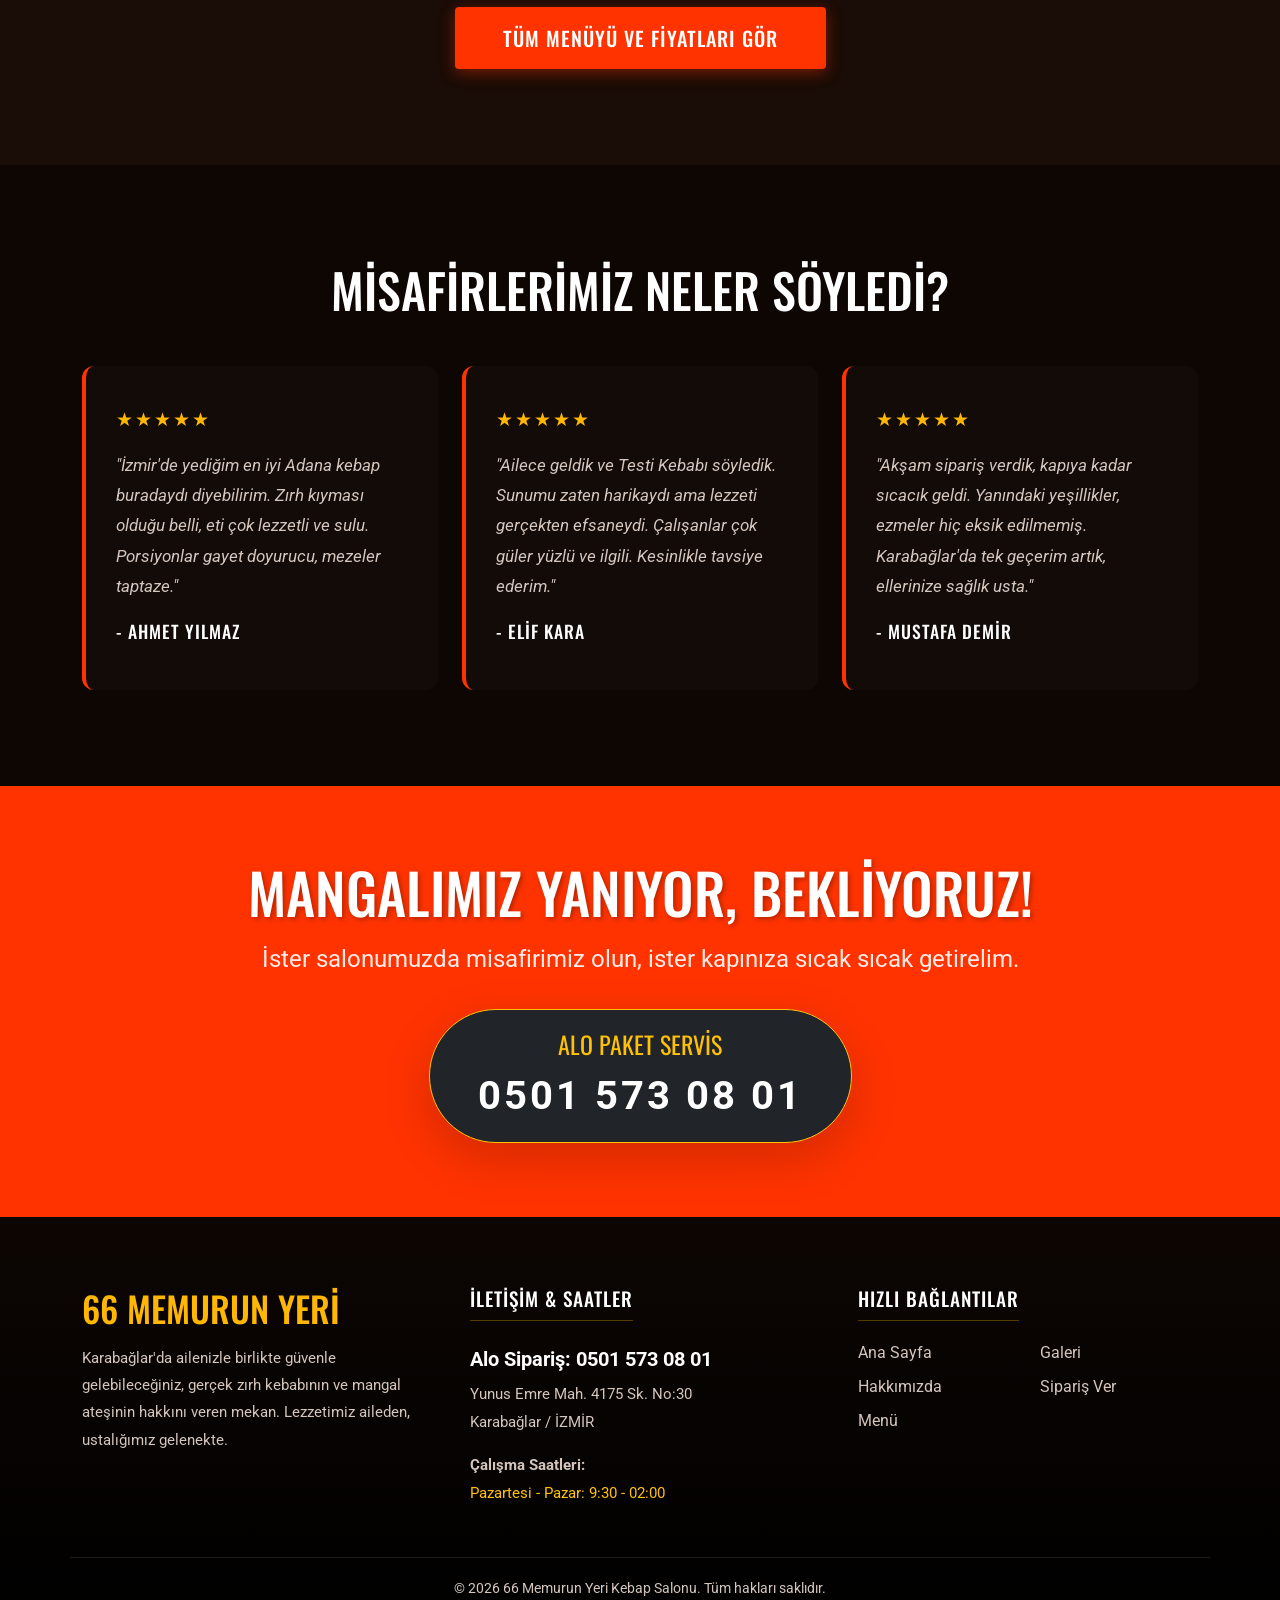
==== commit 39109d4a: "Menüler ve içecekler değiştirildi" ====
--- a/index.html
+++ b/index.html
@@ -115,9 +115,9 @@
                     <div class="specialty-card">
                         <img src="https://images.unsplash.com/photo-1529193591184-b1d58069ecdd?ixlib=rb-4.0.3&auto=format&fit=crop&w=600&q=80" alt="Adana Kebap" class="specialty-img">
                         <div class="specialty-body">
-                            <h3 class="brand-font text-white fs-2 mb-3">Adana Kebap <small class="text-muted fs-5">(300gr)</small></h3>
+                            <h3 class="brand-font text-white fs-2 mb-3">Adana Porsiyon<small class="text-muted fs-5">(300gr)</small></h3>
                             <p class="text-muted mb-4">Zırh kıymasından, tam kıvamında acısıyla porsiyonu bol gerçek Adana lezzeti.</p>
-                            <p class="text-warning fw-bold fs-2 mt-auto mb-0">350 ₺</p>
+                            <p class="text-warning fw-bold fs-2 mt-auto mb-0">400 ₺</p>
                         </div>
                     </div>
                 </div>
@@ -181,7 +181,7 @@
                     <p class="footer-text text-white fw-bold fs-5 mb-1">Alo Sipariş: 0501 573 08 01</p>
                     <p class="footer-text mb-3">Yunus Emre Mah. 4175 Sk. No:30<br>Karabağlar / İZMİR</p>
                     <p class="footer-text mb-0"><strong>Çalışma Saatleri:</strong></p>
-                    <p class="footer-text text-warning">Salı - Cumartesi: 18:30 – 23:30<br><em>(Pazar ve Pazartesi kapalıyız)</em></p>
+                    <p class="footer-text text-warning">Pazartesi - Pazar: 9:30 - 02:00<br></p>
                 </div>
                 <div class="col-lg-4 col-md-12">
                     <h4 class="footer-title">HIZLI BAĞLANTILAR</h4>
@@ -189,7 +189,7 @@
                         <div class="col-6">
                             <a href="index.html" class="footer-link">Ana Sayfa</a>
                             <a href="hakkimizda.html" class="footer-link">Hakkımızda</a>
-                            <a href="menu.html" class="footer-link">QR Menü</a>
+                            <a href="menu.html" class="footer-link">Menü</a>
                         </div>
                         <div class="col-6">
                             <a href="galeri.html" class="footer-link">Galeri</a>
